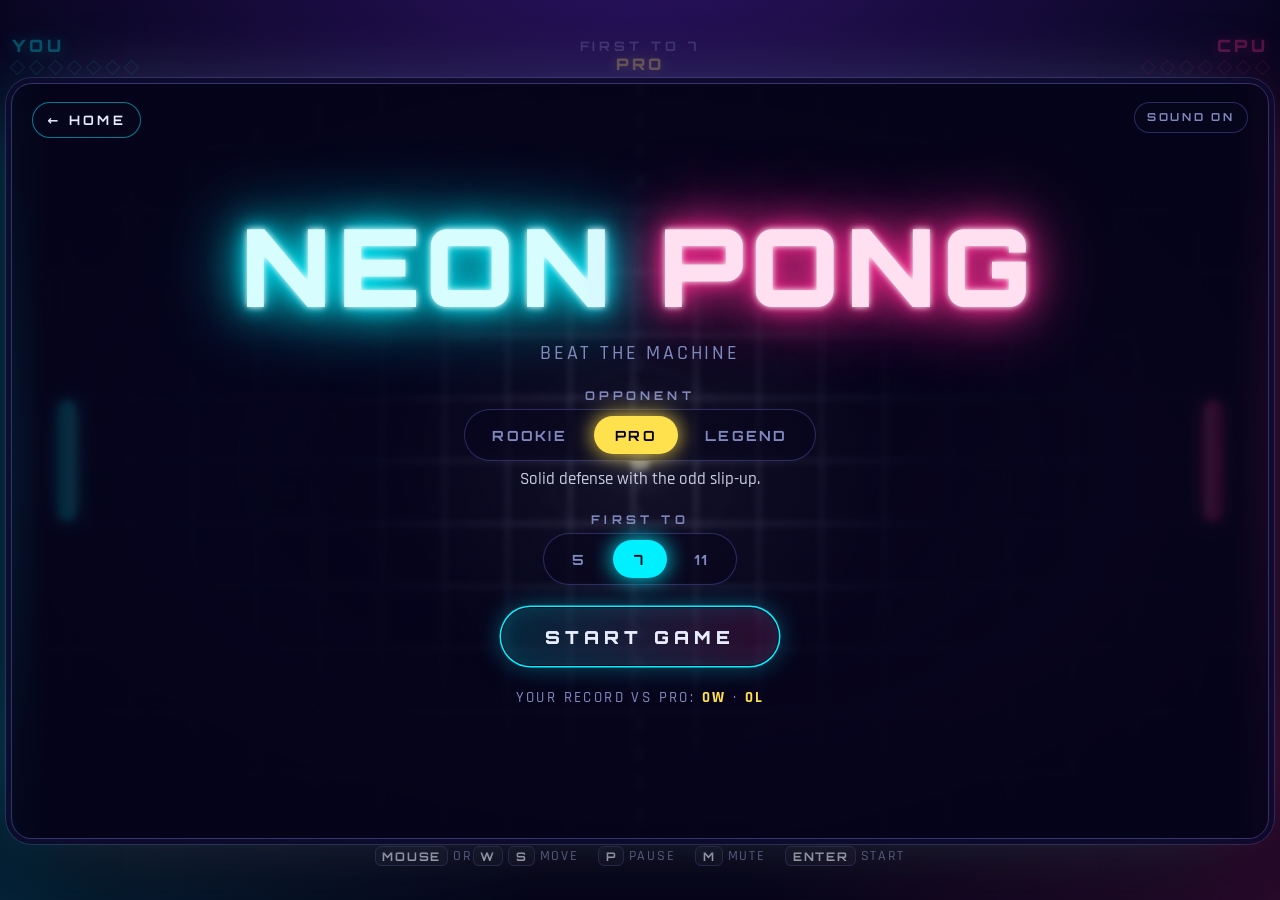
==== pong.html @ ddcf4035 "pong +spage" ====
<!doctype html>
<html lang="en">
<head>
<meta charset="utf-8">
<meta name="viewport" content="width=device-width,initial-scale=1,viewport-fit=cover">
<title>Neon Pong</title>
<link rel="preconnect" href="https://fonts.googleapis.com">
<link rel="preconnect" href="https://fonts.gstatic.com" crossorigin>
<link href="https://fonts.googleapis.com/css2?family=Orbitron:wght@500;700;900&family=Rajdhani:wght@500;600;700&display=swap" rel="stylesheet">
<style>
:root{
  --bg:#07061a; --cyan:#00f0ff; --pink:#ff2e93; --yellow:#ffe14d; --green:#5dff9e;
  --ink:#e8ecff; --dim:#8089bd; --line:rgba(130,140,255,.28);
  --display:'Orbitron','Segoe UI',system-ui,sans-serif;
  --body:'Rajdhani','Segoe UI',system-ui,sans-serif;
}
*{box-sizing:border-box;margin:0;padding:0}
html,body{height:100%}
body{
  background:
    radial-gradient(ellipse 80% 55% at 50% -5%, #2a1260 0%, transparent 70%),
    radial-gradient(ellipse 60% 40% at 100% 100%, rgba(255,46,147,.14), transparent 70%),
    radial-gradient(ellipse 60% 40% at 0% 100%, rgba(0,240,255,.12), transparent 70%),
    #05041a;
  color:var(--ink); font-family:var(--body); font-weight:500;
  display:flex; align-items:center; justify-content:center;
  overflow:hidden; user-select:none; -webkit-user-select:none;
}

/* ---------- cabinet ---------- */
.cabinet{
  --w:min(calc(100vw - 24px), calc((100vh - 130px) * 5 / 3));
  width:var(--w); display:flex; flex-direction:column; gap:10px;
}
.hud{display:grid; grid-template-columns:1fr auto 1fr; align-items:end; gap:12px; transition:opacity .4s}
.hud.dim{opacity:.3}
.side{display:flex; flex-direction:column; gap:6px}
.side.right{align-items:flex-end}
.who{font-family:var(--display); font-weight:900; letter-spacing:.2em; font-size:clamp(11px,1.6vw,17px)}
.left .who{color:var(--cyan); text-shadow:0 0 14px rgba(0,240,255,.7)}
.right .who{color:var(--pink); text-shadow:0 0 14px rgba(255,46,147,.7)}
.pips{display:flex; gap:8px; min-height:12px}
.right .pips{flex-direction:row-reverse}
.pip{width:11px; height:11px; transform:rotate(45deg); border:1.5px solid currentColor; opacity:.35; transition:all .3s}
.left .pip{color:var(--cyan)} .right .pip{color:var(--pink)}
.pip.on{opacity:1; background:currentColor; box-shadow:0 0 12px currentColor; transform:rotate(45deg) scale(1.2)}
.mid{text-align:center}
.mid .tag{font-family:var(--display); font-weight:700; letter-spacing:.3em; font-size:clamp(9px,1.2vw,13px); color:var(--dim)}
.mid .sub{font-family:var(--display); font-weight:900; letter-spacing:.18em; font-size:clamp(11px,1.5vw,16px); color:var(--yellow); text-shadow:0 0 12px rgba(255,225,77,.55)}

.stage{
  position:relative; width:100%; aspect-ratio:5/3; container-type:inline-size;
  border-radius:20px; overflow:hidden; background:#05041a;
  box-shadow:
    0 0 0 1px rgba(140,150,255,.3),
    0 0 0 6px rgba(10,8,40,.9),
    0 0 0 7px rgba(140,150,255,.18),
    -30px 0 80px -20px rgba(0,240,255,.28),
    30px 0 80px -20px rgba(255,46,147,.28),
    0 40px 80px -30px rgba(0,0,0,.9);
}
canvas{width:100%; height:100%; display:block; touch-action:none}
.stage.playing canvas{cursor:none}
.crt{
  position:absolute; inset:0; pointer-events:none; z-index:2;
  background:
    repeating-linear-gradient(to bottom, rgba(0,0,0,.16) 0 1px, transparent 1px 3px),
    radial-gradient(ellipse at center, transparent 55%, rgba(0,0,0,.55) 100%);
  mix-blend-mode:multiply;
}

/* ---------- overlays ---------- */
.overlay{
  position:absolute; inset:0; z-index:3; overflow:auto;
  display:flex; flex-direction:column; align-items:center; justify-content:center;
  gap:clamp(8px,2cqw,22px); padding:2cqw;
  background:radial-gradient(ellipse at center, rgba(5,4,26,.5) 0%, rgba(5,4,26,.9) 85%);
  backdrop-filter:blur(3px); -webkit-backdrop-filter:blur(3px);
  opacity:0; pointer-events:none; transition:opacity .35s;
  text-align:center;
}
.overlay.show{opacity:1; pointer-events:auto}

.logo{font-family:var(--display); font-weight:900; font-size:clamp(30px,10.5cqw,108px); line-height:.95; letter-spacing:.06em; animation:glitch 6s infinite}
.logo span{display:inline-block}
.logo .n{color:#d8fdff; text-shadow:0 0 6px #fff,0 0 18px var(--cyan),0 0 42px var(--cyan),0 0 80px var(--cyan)}
.logo .p{color:#ffe0f0; text-shadow:0 0 6px #fff,0 0 18px var(--pink),0 0 42px var(--pink),0 0 80px var(--pink)}
.logo .flick{animation:flicker 4.5s infinite}
.logo .flick2{animation:flicker 5.7s infinite 1.3s}
@keyframes flicker{
  0%,18%,22%,62%,64%,100%{opacity:1}
  20%,63%{opacity:.25}
  21%{opacity:.8}
}
@keyframes glitch{
  0%,92%,100%{transform:none; filter:none}
  93%{transform:translate(-3px,0) skewX(-6deg); filter:drop-shadow(3px 0 0 rgba(255,46,147,.8)) drop-shadow(-3px 0 0 rgba(0,240,255,.8))}
  95%{transform:translate(3px,0) skewX(5deg); filter:drop-shadow(-3px 0 0 rgba(255,46,147,.8)) drop-shadow(3px 0 0 rgba(0,240,255,.8))}
  97%{transform:none; filter:none}
}
.tagline{font-size:clamp(12px,1.9cqw,20px); color:var(--dim); letter-spacing:.14em; text-transform:uppercase}

.row{display:flex; flex-direction:column; align-items:center; gap:.5cqw}
.lbl{font-family:var(--display); font-weight:700; font-size:clamp(8px,1.1cqw,12px); letter-spacing:.35em; color:var(--dim)}
.seg{display:flex; gap:.5cqw; padding:.5cqw; border:1px solid var(--line); border-radius:999px; background:rgba(8,7,30,.65)}
.seg button{
  font-family:var(--display); font-weight:700; font-size:clamp(9px,1.35cqw,14px); letter-spacing:.16em;
  padding:.75em 1.5em; border-radius:999px; border:0; background:transparent; color:var(--dim); cursor:pointer;
  transition:color .2s, background .2s, box-shadow .2s, transform .15s;
}
.seg button:hover{color:var(--ink)}
.seg button:active{transform:scale(.96)}
.seg button.on{color:#06051a; background:var(--c); box-shadow:0 0 22px var(--c)}
.desc{font-size:clamp(11px,1.6cqw,17px); color:var(--ink); opacity:.85; min-height:1.3em}

.btn{
  font-family:var(--display); font-weight:900; font-size:clamp(11px,1.8cqw,18px); letter-spacing:.28em;
  padding:.95em 2.4em; border-radius:999px; cursor:pointer; color:var(--ink);
  background:linear-gradient(90deg, rgba(0,240,255,.14), rgba(255,46,147,.14));
  border:1.5px solid transparent;
  background-clip:padding-box; position:relative;
  box-shadow:0 0 0 1.5px var(--cyan), 0 0 26px rgba(0,240,255,.35), inset 0 0 22px rgba(0,240,255,.12);
  transition:transform .15s, box-shadow .2s, background .2s;
}
.btn:hover{transform:translateY(-2px) scale(1.03); background:linear-gradient(90deg, rgba(0,240,255,.35), rgba(255,46,147,.35)); box-shadow:0 0 0 1.5px #fff, 0 0 40px rgba(0,240,255,.6), 0 0 60px rgba(255,46,147,.35)}
.btn:active{transform:scale(.97)}
.btn.pulse{animation:pulse 1.6s ease-in-out infinite}
.btn.ghost{background:transparent; box-shadow:0 0 0 1.5px var(--line); color:var(--dim)}
.btn.ghost:hover{color:var(--ink); box-shadow:0 0 0 1.5px var(--ink)}
@keyframes pulse{50%{box-shadow:0 0 0 1.5px var(--cyan), 0 0 50px rgba(0,240,255,.7), 0 0 90px rgba(255,46,147,.35), inset 0 0 22px rgba(0,240,255,.2)}}
.btns{display:flex; gap:1.6cqw; flex-wrap:wrap; justify-content:center}
.record{font-size:clamp(11px,1.5cqw,15px); color:var(--dim); letter-spacing:.16em; text-transform:uppercase}
.record b{color:var(--yellow); font-weight:700}

.big{font-family:var(--display); font-weight:900; font-size:clamp(26px,8.5cqw,92px); letter-spacing:.14em; line-height:1}
.big.win{color:#e0fdff; text-shadow:0 0 8px #fff,0 0 28px var(--cyan),0 0 70px var(--cyan)}
.big.lose{color:#ffe0f0; text-shadow:0 0 8px #fff,0 0 28px var(--pink),0 0 70px var(--pink)}
.big.paused{font-size:clamp(24px,7cqw,76px); color:#fff6c9; text-shadow:0 0 8px #fff,0 0 28px var(--yellow),0 0 60px var(--yellow)}
.final{font-family:var(--display); font-weight:900; font-size:clamp(20px,5cqw,52px); letter-spacing:.12em}
.final .a{color:var(--cyan)} .final .b{color:var(--pink)} .final .d{color:var(--dim); margin:0 .4em}
.quip{font-size:clamp(12px,1.9cqw,20px); color:var(--dim); letter-spacing:.12em; text-transform:uppercase}
.stats{display:flex; gap:3cqw; flex-wrap:wrap; justify-content:center}
.stat{display:flex; flex-direction:column; gap:.3em; padding:1cqw 2.2cqw; border:1px solid var(--line); border-radius:12px; background:rgba(8,7,30,.6)}
.stat b{font-family:var(--display); font-weight:700; font-size:clamp(14px,2.8cqw,30px); color:var(--yellow)}
.stat i{font-style:normal; font-family:var(--display); font-size:clamp(7px,1cqw,11px); letter-spacing:.3em; color:var(--dim)}

.chip{
  position:absolute; top:1.4cqw; right:1.6cqw; z-index:4;
  font-family:var(--display); font-weight:700; font-size:clamp(8px,1.05cqw,11px); letter-spacing:.25em;
  padding:.7em 1.1em; border-radius:999px; border:1px solid var(--line); color:var(--dim);
  background:rgba(8,7,30,.6); cursor:pointer; transition:color .2s, border-color .2s;
}
.chip:hover{color:var(--ink); border-color:var(--ink)}
.chip.off{color:var(--pink); border-color:rgba(255,46,147,.5)}
.chip.back{right:auto; left:1.6cqw; text-decoration:none; font-size:clamp(9px,1.3cqw,13px); color:var(--ink); border-color:rgba(0,240,255,.5)}

.hints{display:flex; justify-content:center; gap:20px; flex-wrap:wrap; font-size:clamp(11px,1.3vw,14px); color:var(--dim); letter-spacing:.12em; text-transform:uppercase}
.hints kbd{font-family:var(--display); font-size:.85em; font-weight:700; padding:.15em .55em; border:1px solid var(--line); border-radius:6px; color:var(--ink); margin-right:.4em; background:rgba(255,255,255,.04)}

@container (max-width:620px){
  .tagline,.record,.hide-sm{display:none}
  .overlay{gap:8px}
}
@media (prefers-reduced-motion:reduce){
  .logo,.logo .flick,.logo .flick2,.btn.pulse{animation:none}
}
:focus-visible{outline:2px solid var(--yellow); outline-offset:3px}
</style>
</head>
<body>
<div class="cabinet">
  <div class="hud dim" id="hud">
    <div class="side left"><div class="who">YOU</div><div class="pips" id="pipsL"></div></div>
    <div class="mid"><div class="tag" id="hudTag">FIRST TO 7</div><div class="sub" id="hudSub">PRO</div></div>
    <div class="side right"><div class="who" id="whoR">CPU</div><div class="pips" id="pipsR"></div></div>
  </div>

  <div class="stage" id="stage">
    <canvas id="c" aria-label="Pong game field"></canvas>
    <div class="crt"></div>
    <a class="chip back" href="index.html">&larr; HOME</a>
    <button class="chip" id="muteBtn" type="button">SOUND ON</button>

    <!-- MENU -->
    <div class="overlay show" id="menu">
      <h1 class="logo" aria-label="Neon Pong"><span class="n flick">NEON</span> <span class="p flick2">PONG</span></h1>
      <p class="tagline">Beat the machine</p>

      <div class="row">
        <div class="lbl">OPPONENT</div>
        <div class="seg" id="segDiff">
          <button type="button" data-v="rookie" style="--c:var(--green)">ROOKIE</button>
          <button type="button" data-v="pro" style="--c:var(--yellow)">PRO</button>
          <button type="button" data-v="legend" style="--c:var(--pink)">LEGEND</button>
        </div>
        <div class="desc" id="diffDesc"></div>
      </div>

      <div class="row">
        <div class="lbl">FIRST TO</div>
        <div class="seg" id="segTarget">
          <button type="button" data-v="5" style="--c:var(--cyan)">5</button>
          <button type="button" data-v="7" style="--c:var(--cyan)">7</button>
          <button type="button" data-v="11" style="--c:var(--cyan)">11</button>
        </div>
      </div>

      <button class="btn pulse" id="startBtn" type="button">START GAME</button>
      <div class="record" id="record"></div>
    </div>

    <!-- PAUSE -->
    <div class="overlay" id="pause">
      <div class="big paused">PAUSED</div>
      <div class="btns">
        <button class="btn" id="resumeBtn" type="button">RESUME</button>
        <button class="btn ghost" id="quitBtn" type="button">QUIT</button>
      </div>
    </div>

    <!-- GAME OVER -->
    <div class="overlay" id="over">
      <div class="big" id="overTitle">VICTORY</div>
      <div class="final" id="overScore"></div>
      <div class="quip" id="overQuip"></div>
      <div class="stats hide-sm">
        <div class="stat"><b id="stRally">0</b><i>LONGEST RALLY</i></div>
        <div class="stat"><b id="stSpeed">0</b><i>TOP SPEED KM/H</i></div>
        <div class="stat"><b id="stTime">0:00</b><i>MATCH TIME</i></div>
      </div>
      <div class="btns">
        <button class="btn pulse" id="rematchBtn" type="button">REMATCH</button>
        <button class="btn ghost" id="menuBtn" type="button">MENU</button>
      </div>
    </div>
  </div>

  <div class="hints">
    <span><kbd>MOUSE</kbd>or<kbd>W</kbd><kbd>S</kbd>move</span>
    <span><kbd>P</kbd>pause</span>
    <span><kbd>M</kbd>mute</span>
    <span><kbd>ENTER</kbd>start</span>
  </div>
</div>

<script>
(() => {
'use strict';

/* ================= constants ================= */
const W = 1000, H = 600, TAU = Math.PI * 2;
const PW = 14, PH = 96, BR = 9;
const START_SPEED = 430, MAX_SPEED = 980, MAX_ANGLE = 62 * Math.PI / 180;
const STEP = 1 / 120;
const GRID = 50;
const FONT = "'Orbitron','Segoe UI',system-ui,sans-serif";
const COL = { cyan: '0,240,255', pink: '255,46,147', yellow: '255,225,77', white: '255,255,255', green: '93,255,158' };
const DIFFS = {
  rookie: { name: 'Rookie', speed: 300, react: .24, err: 1.0,  desc: 'Slow reflexes. Perfect for warming up.' },
  pro:    { name: 'Pro',    speed: 470, react: .11, err: .55,  desc: 'Solid defense with the odd slip-up.' },
  legend: { name: 'Legend', speed: 680, react: .035, err: .16, desc: 'Lightning reflexes. Rarely misses.' },
};
const reduced = matchMedia('(prefers-reduced-motion: reduce)').matches;

const clamp = (v, a, b) => v < a ? a : v > b ? b : v;
const rgba = (c, a) => `rgba(${c},${a})`;
const rand = (a, b) => a + Math.random() * (b - a);

/* ================= DOM ================= */
const $ = id => document.getElementById(id);
const cvs = $('c'), ctx = cvs.getContext('2d');
const stage = $('stage');

/* ================= storage ================= */
const store = {
  get() { try { return JSON.parse(localStorage.getItem('neonpong') || '{}'); } catch { return {}; } },
  set(o) { try { localStorage.setItem('neonpong', JSON.stringify(o)); } catch {} },
};
const saved = store.get();

/* ================= state ================= */
const S = {
  scene: 'menu',          // menu | game | paused | over
  phase: 'serve',         // serve | rally
  diff: DIFFS[saved.diff] ? saved.diff : 'pro',
  target: [5, 7, 11].includes(saved.target) ? saved.target : 7,
  score: [0, 0], pop: [0, 0],
  rally: 0, longest: 0, top: START_SPEED, matchTime: 0,
  timer: 1, timerTotal: 1, lastN: 0, serveDir: 1,
  shake: 0, flash: null, time: 0,
  winner: -1, overDelay: 0,
};
const P = [
  { x: 44,     y: H / 2, vy: 0, flash: 0, col: COL.cyan, ai: { timer: 0, target: H / 2, err: 0 } },
  { x: W - 44, y: H / 2, vy: 0, flash: 0, col: COL.pink, ai: { timer: 0, target: H / 2, err: 0 } },
];
const ball = { x: W / 2, y: H / 2, vx: 0, vy: 0, speed: START_SPEED, last: -1, trail: [], appear: 0 };
const parts = [], rings = [], floats = [];
const input = { ty: H / 2 };
const keys = { up: false, down: false };

/* ================= audio ================= */
let ac = null, muted = !!saved.muted, unlocked = false;
function tone(freq, dur, type = 'square', vol = .06, slide = 0, delay = 0) {
  if (muted || !unlocked || S.scene === 'menu') return;
  try {
    ac = ac || new (window.AudioContext || window.webkitAudioContext)();
    if (ac.state === 'suspended') ac.resume();
    const t = ac.currentTime + delay, o = ac.createOscillator(), g = ac.createGain();
    o.type = type;
    o.frequency.setValueAtTime(freq, t);
    if (slide) o.frequency.exponentialRampToValueAtTime(Math.max(30, freq * slide), t + dur);
    g.gain.setValueAtTime(vol, t);
    g.gain.exponentialRampToValueAtTime(.0001, t + dur);
    o.connect(g); g.connect(ac.destination);
    o.start(t); o.stop(t + dur + .02);
  } catch {}
}
const seq = (freqs, dur, type, vol, gap, slide = 0) => freqs.forEach((f, i) => tone(f, dur, type, vol, slide, i * gap));
const sfx = {
  paddle(r) { const k = Math.min(r, 24); tone(320 + k * 22, .08, 'square', .06); tone(640 + k * 44, .05, 'triangle', .04, 0, .012); },
  wall()    { tone(170, .07, 'triangle', .07, .7); },
  tick()    { tone(520, .09, 'sine', .09); },
  go()      { tone(880, .28, 'sine', .1, 1.6); },
  point()   { seq([523, 659, 784], .14, 'square', .05, .07); },
  lose()    { seq([330, 262, 196], .2, 'sawtooth', .05, .1, .9); },
  win()     { seq([523, 659, 784, 1046, 1318], .22, 'square', .05, .09); },
  defeat()  { seq([392, 330, 262, 196, 147], .3, 'sawtooth', .05, .14, .95); },
};

/* ================= effects ================= */
function burst(x, y, col, n, spd, dir = null, spread = TAU) {
  for (let k = 0; k < n; k++) {
    const a = dir === null ? Math.random() * TAU : dir + (Math.random() - .5) * spread;
    const s = spd * (.25 + Math.random() * .75);
    if (parts.length > 700) parts.shift();
    parts.push({ x, y, vx: Math.cos(a) * s, vy: Math.sin(a) * s, life: 0, max: rand(.35, .95), size: rand(1.5, 4), col });
  }
}
const ring = (x, y, col, max = 70) => rings.push({ x, y, col, r: 4, max, life: 0 });
const floatText = (text, x, y, col, size = 26) => floats.push({ text, x, y, col, size, life: 0, max: 1.1 });

function updateFx(dt) {
  S.shake *= Math.exp(-9 * dt);
  for (let i = parts.length - 1; i >= 0; i--) {
    const p = parts[i];
    p.life += dt;
    if (p.life >= p.max) { parts.splice(i, 1); continue; }
    const d = Math.exp(-2.5 * dt);
    p.vx *= d; p.vy *= d;
    p.x += p.vx * dt; p.y += p.vy * dt;
  }
  for (let i = rings.length - 1; i >= 0; i--) {
    const r = rings[i];
    r.life += dt; r.r += (r.max - r.r) * 6 * dt;
    if (r.life > .45) rings.splice(i, 1);
  }
  for (let i = floats.length - 1; i >= 0; i--) {
    const f = floats[i];
    f.life += dt; f.y -= 40 * dt;
    if (f.life > f.max) floats.splice(i, 1);
  }
  P.forEach(p => p.flash = Math.max(0, p.flash - 4 * dt));
  S.pop[0] = Math.max(0, S.pop[0] - 2.2 * dt);
  S.pop[1] = Math.max(0, S.pop[1] - 2.2 * dt);
  if (S.flash) { S.flash.a -= 2.2 * dt; if (S.flash.a <= 0) S.flash = null; }
}

/* ================= game logic ================= */
function serve(total) {
  S.phase = 'serve';
  S.timer = S.timerTotal = total;
  S.lastN = 0;
  S.rally = 0;
  ball.x = W / 2; ball.y = H / 2; ball.vx = ball.vy = 0;
  ball.speed = START_SPEED; ball.last = -1; ball.trail.length = 0; ball.appear = 0;
}

function launch() {
  const a = rand(-.35, .35);
  ball.vx = Math.cos(a) * START_SPEED * S.serveDir;
  ball.vy = Math.sin(a) * START_SPEED;
  S.phase = 'rally';
  if (S.scene === 'game' && S.timerTotal >= 3) { sfx.go(); floatText('GO!', W / 2, H / 2 - 40, COL.yellow, 56); }
}

function startGame() {
  S.scene = 'game';
  S.score = [0, 0]; S.pop = [0, 0];
  S.longest = 0; S.top = START_SPEED; S.matchTime = 0; S.winner = -1;
  S.serveDir = Math.random() < .5 ? -1 : 1;
  P.forEach(p => { p.y = H / 2; p.vy = 0; p.ai.target = H / 2; p.ai.err = 0; });
  input.ty = H / 2;
  parts.length = rings.length = floats.length = 0;
  serve(3);
  syncUI();
}

function toMenu() {
  S.scene = 'menu'; S.score = [0, 0];
  parts.length = rings.length = floats.length = 0;
  S.serveDir = 1;
  serve(1);
  syncUI();
}

function togglePause() {
  if (S.scene === 'game') { S.scene = 'paused'; keys.up = keys.down = false; syncUI(); }
  else if (S.scene === 'paused') { S.scene = 'game'; syncUI(); }
}

function predictY(x) {
  const t = (x - ball.x) / ball.vx;
  const range = H - 2 * BR;
  let y = ball.y + ball.vy * t - BR;
  y = ((y % (2 * range)) + 2 * range) % (2 * range);
  if (y > range) y = 2 * range - y;
  return y + BR;
}

function control(i, dt) {
  const p = P[i], oy = p.y;
  if (S.scene === 'game' && i === 0) {
    if (keys.up || keys.down) input.ty += (keys.down - keys.up) * 820 * dt;
    input.ty = clamp(input.ty, PH / 2, H - PH / 2);
    const d = (input.ty - p.y) * Math.min(1, 25 * dt), m = 1600 * dt;
    p.y += clamp(d, -m, m);
  } else if (S.scene === 'menu' || (S.scene === 'game' && i === 1)) {
    const d = S.scene === 'menu' ? DIFFS.pro : DIFFS[S.diff], st = p.ai;
    const toward = S.phase === 'rally' && (i === 1 ? ball.vx > 0 : ball.vx < 0);
    st.timer -= dt;
    if (st.timer <= 0) {
      st.timer = d.react;
      st.target = toward ? predictY(p.x) + st.err : H / 2 + (ball.y - H / 2) * .25;
    }
    const diff = st.target - p.y, m = d.speed * dt;
    if (Math.abs(diff) > 3) p.y += clamp(diff, -m, m);
  }
  p.y = clamp(p.y, PH / 2, H - PH / 2);
  p.vy += ((p.y - oy) / dt - p.vy) * .3;
}

function hit(i) {
  const p = P[i], dirX = i === 0 ? 1 : -1;
  const rel = clamp((ball.y - p.y) / (PH / 2 + BR), -1, 1);
  S.rally++;
  S.longest = Math.max(S.longest, S.rally);
  ball.speed = Math.min(MAX_SPEED, ball.speed * 1.045 + 4);
  S.top = Math.max(S.top, ball.speed);
  const vx = dirX * Math.cos(rel * MAX_ANGLE);
  const vy = Math.sin(rel * MAX_ANGLE) + clamp(p.vy / ball.speed, -.5, .5) * .35;
  const m = Math.hypot(vx, vy);
  ball.vx = vx / m * ball.speed; ball.vy = vy / m * ball.speed;
  ball.x = i === 0 ? p.x + PW / 2 + BR : p.x - PW / 2 - BR;
  ball.last = i;
  p.flash = 1;
  P[1 - i].ai.err = rand(-1, 1) * DIFFS[S.scene === 'menu' ? 'pro' : S.diff].err * PH * .6;

  const heat = ball.speed / MAX_SPEED;
  S.shake = Math.max(S.shake, 3 + heat * 7);
  burst(ball.x, ball.y, p.col, 14 + Math.round(heat * 16), 300 + heat * 300, dirX > 0 ? 0 : Math.PI, 1.5);
  ring(ball.x, ball.y, p.col, 48 + heat * 36);
  sfx.paddle(S.rally);
  if (S.scene === 'game' && S.rally % 5 === 0) {
    floatText(`RALLY x${S.rally}`, W / 2, 110, COL.yellow, 28);
    seq([660, 880], .12, 'triangle', .06, .07);
  }
}

function goal(scorer) {
  const loser = 1 - scorer, gx = loser === 0 ? 0 : W;
  burst(gx, clamp(ball.y, 20, H - 20), P[loser].col, 80, 560, loser === 0 ? 0 : Math.PI, 2.2);
  burst(gx, clamp(ball.y, 20, H - 20), P[scorer].col, 30, 360, loser === 0 ? 0 : Math.PI, 2.6);
  ring(gx, ball.y, P[scorer].col, 140);
  S.shake = 20;
  S.flash = { side: loser, col: P[scorer].col, a: 1 };
  S.serveDir = loser === 0 ? -1 : 1;
  S.rally = 0;

  if (S.scene !== 'game') { serve(1.1); return; }

  S.score[scorer]++; S.pop[scorer] = 1;
  syncHud();
  scorer === 0 ? sfx.point() : sfx.lose();
  if (S.score[scorer] >= S.target) { finish(scorer); return; }
  serve(1.5);
}

function finish(winner) {
  S.scene = 'over'; S.winner = winner; S.overDelay = 1.1;
  S.phase = 'serve'; ball.appear = 0;
  const rec = saved.rec || (saved.rec = {});
  const r = rec[S.diff] || (rec[S.diff] = { w: 0, l: 0 });
  winner === 0 ? r.w++ : r.l++;
  store.set(saved);

  const you = winner === 0, close = Math.abs(S.score[0] - S.score[1]) === 1;
  $('overTitle').textContent = you ? 'VICTORY' : 'DEFEATED';
  $('overTitle').className = 'big ' + (you ? 'win' : 'lose');
  $('overScore').innerHTML = `<span class="a">${S.score[0]}</span><span class="d">—</span><span class="b">${S.score[1]}</span>`;
  const quips = you
    ? ['The machine bows to you.', 'Flawless reflexes.', 'Circuits fried.', 'Human spirit: 1, silicon: 0.']
    : ['The machine remembers.', 'Rematch? Your pride demands it.', 'Beep boop. Better luck next time.', 'Silicon wins this round.'];
  $('overQuip').textContent = close ? 'A heartbreaker — so close.' : quips[Math.floor(Math.random() * quips.length)];
  $('stRally').textContent = S.longest;
  $('stSpeed').textContent = Math.round(S.top / 10);
  const t = Math.round(S.matchTime);
  $('stTime').textContent = `${Math.floor(t / 60)}:${String(t % 60).padStart(2, '0')}`;
  you ? sfx.win() : sfx.defeat();
  syncUI();
}

function update(dt) {
  S.time += dt;
  updateFx(dt);

  if (S.scene === 'over') {
    if (S.overDelay > 0) { S.overDelay -= dt; if (S.overDelay <= 0) syncUI(); }
    if (S.winner === 0 && Math.random() < dt * 10) {
      const c = [COL.cyan, COL.pink, COL.yellow, COL.green][Math.floor(Math.random() * 4)];
      burst(rand(80, W - 80), -10, c, 6, 260, Math.PI / 2, 1.8);
    }
    return;
  }

  control(0, dt); control(1, dt);
  if (S.scene === 'game') S.matchTime += dt;

  if (S.phase === 'serve') {
    S.timer -= dt;
    ball.appear = Math.min(1, ball.appear + dt * 2.5);
    if (S.scene === 'game' && S.timerTotal >= 3) {
      const n = Math.ceil(S.timer);
      if (n !== S.lastN && n > 0) { S.lastN = n; sfx.tick(); }
    }
    if (S.timer <= 0) launch();
    return;
  }

  // rally
  ball.trail.push({ x: ball.x, y: ball.y });
  if (ball.trail.length > 34) ball.trail.shift();
  ball.x += ball.vx * dt; ball.y += ball.vy * dt;

  if (ball.y < BR) { ball.y = BR; ball.vy = Math.abs(ball.vy); wallFx(0); }
  else if (ball.y > H - BR) { ball.y = H - BR; ball.vy = -Math.abs(ball.vy); wallFx(H); }

  for (let i = 0; i < 2; i++) {
    const p = P[i];
    if ((i === 0 ? ball.vx < 0 : ball.vx > 0)) {
      const inFront = i === 0
        ? ball.x - BR <= p.x + PW / 2 && ball.x >= p.x - PW / 2
        : ball.x + BR >= p.x - PW / 2 && ball.x <= p.x + PW / 2;
      if (inFront && Math.abs(ball.y - p.y) <= PH / 2 + BR * .7) { hit(i); break; }
    }
  }

  if (ball.x < -BR * 2) goal(1);
  else if (ball.x > W + BR * 2) goal(0);
}

function wallFx(y) {
  S.shake = Math.max(S.shake, 2);
  const c = ball.last < 0 ? COL.white : P[ball.last].col;
  burst(ball.x, y, c, 8, 200, y === 0 ? Math.PI / 2 : -Math.PI / 2, 1.6);
  sfx.wall();
}

/* ================= rendering ================= */
let bgGrad = null;
function resize() {
  const r = cvs.getBoundingClientRect(), dpr = Math.min(window.devicePixelRatio || 1, 2);
  cvs.width = Math.max(1, Math.round(r.width * dpr));
  cvs.height = Math.max(1, Math.round(r.height * dpr));
}
new ResizeObserver(resize).observe(cvs);

function gridPath(off) {
  ctx.beginPath();
  for (let x = -off; x <= W + GRID; x += GRID) { ctx.moveTo(x, 0); ctx.lineTo(x, H); }
  for (let y = 0; y <= H; y += GRID) { ctx.moveTo(0, y); ctx.lineTo(W, y); }
}

function ballColor() { return ball.last < 0 ? COL.white : P[ball.last].col; }

function drawBackground() {
  if (!bgGrad) {
    bgGrad = ctx.createLinearGradient(0, 0, W, H);
    bgGrad.addColorStop(0, '#0c0830'); bgGrad.addColorStop(.5, '#08061f'); bgGrad.addColorStop(1, '#14082e');
  }
  ctx.fillStyle = bgGrad; ctx.fillRect(-20, -20, W + 40, H + 40);

  const off = (S.time * 12) % GRID;
  ctx.lineWidth = 1;
  gridPath(off);
  ctx.strokeStyle = 'rgba(110,120,255,.10)'; ctx.stroke();

  // the ball lights up the grid around it
  if (ball.appear > 0) {
    const c = ballColor(), g = ctx.createRadialGradient(ball.x, ball.y, 0, ball.x, ball.y, 240);
    g.addColorStop(0, rgba(c, .75)); g.addColorStop(1, rgba(c, 0));
    ctx.save();
    ctx.globalCompositeOperation = 'lighter';
    gridPath(off); ctx.strokeStyle = g; ctx.lineWidth = 1.3; ctx.stroke();
    const f = ctx.createRadialGradient(ball.x, ball.y, 0, ball.x, ball.y, 200);
    f.addColorStop(0, rgba(c, .12 * ball.appear)); f.addColorStop(1, rgba(c, 0));
    ctx.fillStyle = f; ctx.fillRect(ball.x - 200, ball.y - 200, 400, 400);
    ctx.restore();
  }

  // center line + ring
  ctx.save();
  ctx.setLineDash([10, 14]); ctx.lineWidth = 3;
  ctx.strokeStyle = 'rgba(160,170,255,.22)';
  ctx.beginPath(); ctx.moveTo(W / 2, 0); ctx.lineTo(W / 2, H); ctx.stroke();
  ctx.setLineDash([]);
  ctx.lineWidth = 2;
  ctx.strokeStyle = `rgba(160,170,255,${.08 + Math.sin(S.time * 2) * .03})`;
  ctx.beginPath(); ctx.arc(W / 2, H / 2, 74, 0, TAU); ctx.stroke();
  ctx.restore();
}

function drawScores() {
  if (S.scene === 'menu') return;
  ctx.save();
  ctx.textAlign = 'center'; ctx.textBaseline = 'middle';
  for (let i = 0; i < 2; i++) {
    const pop = S.pop[i];
    ctx.save();
    ctx.translate(W / 2 + (i === 0 ? -175 : 175), H / 2 + 8);
    ctx.scale(1 + pop * .4, 1 + pop * .4);
    ctx.font = `900 200px ${FONT}`;
    ctx.fillStyle = rgba(P[i].col, .08 + pop * .25);
    ctx.fillText(S.score[i], 0, 0);
    ctx.lineWidth = 2; ctx.strokeStyle = rgba(P[i].col, .28 + pop * .5);
    ctx.strokeText(S.score[i], 0, 0);
    ctx.restore();
  }
  ctx.restore();
}

function drawEdges() {
  for (let i = 0; i < 2; i++) {
    const x = i === 0 ? 0 : W, dir = i === 0 ? 1 : -1;
    const fl = S.flash && S.flash.side === i ? S.flash.a : 0;
    const wdt = 26 + fl * 120;
    const g = ctx.createLinearGradient(x, 0, x + dir * wdt, 0);
    g.addColorStop(0, rgba(fl ? S.flash.col : P[i].col, .5 + fl * .45 + Math.sin(S.time * 3 + i) * .06));
    g.addColorStop(1, rgba(P[i].col, 0));
    ctx.fillStyle = g;
    ctx.fillRect(i === 0 ? 0 : W - wdt, 0, wdt, H);
  }
}

function drawRings() {
  ctx.save(); ctx.globalCompositeOperation = 'lighter';
  for (const r of rings) {
    ctx.strokeStyle = rgba(r.col, (1 - r.life / .45) * .8);
    ctx.lineWidth = 3 * (1 - r.life / .45) + .5;
    ctx.beginPath(); ctx.arc(r.x, r.y, r.r, 0, TAU); ctx.stroke();
  }
  ctx.restore();
}

function drawTrail() {
  const n = ball.trail.length;
  if (!n) return;
  const c = ballColor();
  ctx.save(); ctx.globalCompositeOperation = 'lighter';
  for (let k = 0; k < n; k++) {
    const t = (k + 1) / n, pt = ball.trail[k];
    ctx.fillStyle = rgba(c, t * t * .4);
    ctx.beginPath(); ctx.arc(pt.x, pt.y, BR * (.2 + .8 * t), 0, TAU); ctx.fill();
  }
  ctx.restore();
}

function drawParticles() {
  ctx.save(); ctx.globalCompositeOperation = 'lighter'; ctx.lineCap = 'round';
  for (const p of parts) {
    const a = 1 - p.life / p.max;
    ctx.strokeStyle = rgba(p.col, a);
    ctx.lineWidth = p.size * a + .4;
    ctx.beginPath(); ctx.moveTo(p.x, p.y); ctx.lineTo(p.x - p.vx * .025, p.y - p.vy * .025); ctx.stroke();
  }
  ctx.restore();
}

function drawPaddles() {
  P.forEach((p, i) => {
    const w = PW + p.flash * 6, h = PH + p.flash * 10;
    ctx.save();
    ctx.shadowColor = `rgb(${p.col})`; ctx.shadowBlur = 18 + p.flash * 34;
    ctx.fillStyle = `rgb(${p.col})`;
    ctx.beginPath(); ctx.roundRect(p.x - w / 2, p.y - h / 2, w, h, w / 2); ctx.fill();
    ctx.shadowBlur = 0;
    ctx.fillStyle = `rgba(255,255,255,${.35 + p.flash * .65})`;
    ctx.beginPath(); ctx.roundRect(p.x + (i === 0 ? w * .1 : -w * .35), p.y - h / 2 + 6, w * .25, h - 12, 2); ctx.fill();
    ctx.restore();
  });
}

function drawBall() {
  if (ball.appear <= 0) return;
  const e = 1 - Math.pow(1 - ball.appear, 3);
  const pulse = S.phase === 'serve' ? 1 + Math.sin(S.time * 12) * .12 : 1;
  const r = BR * e * pulse, c = ballColor();
  ctx.save();
  ctx.shadowColor = `rgb(${c})`; ctx.shadowBlur = 30;
  ctx.fillStyle = `rgb(${c})`;
  ctx.beginPath(); ctx.arc(ball.x, ball.y, r, 0, TAU); ctx.fill();
  ctx.shadowBlur = 0; ctx.fillStyle = '#fff';
  ctx.beginPath(); ctx.arc(ball.x, ball.y, r * .62, 0, TAU); ctx.fill();
  ctx.restore();
}

function drawFloats() {
  ctx.save(); ctx.textAlign = 'center'; ctx.textBaseline = 'middle';
  for (const f of floats) {
    const a = 1 - f.life / f.max, pop = 1 + Math.max(0, .25 - f.life) * 2;
    ctx.save();
    ctx.translate(f.x, f.y); ctx.scale(pop, pop);
    ctx.font = `900 ${f.size}px ${FONT}`;
    ctx.shadowColor = `rgb(${f.col})`; ctx.shadowBlur = 20;
    ctx.fillStyle = rgba(f.col, a);
    ctx.fillText(f.text, 0, 0);
    ctx.restore();
  }
  ctx.restore();
}

function drawOverlayBits() {
  if (S.scene === 'menu') return;
  ctx.save(); ctx.textAlign = 'center'; ctx.textBaseline = 'middle';

  // countdown
  if (S.scene === 'game' && S.phase === 'serve') {
    if (S.timerTotal >= 3) {
      const n = Math.ceil(S.timer), frac = S.timer - (n - 1);
      if (n > 0) {
        ctx.font = `900 ${150 * (.75 + frac * .35)}px ${FONT}`;
        ctx.shadowColor = `rgb(${COL.yellow})`; ctx.shadowBlur = 40;
        ctx.fillStyle = rgba(COL.yellow, .25 + frac * .75);
        ctx.fillText(n, W / 2, H / 2 - 120 + 0);
      }
    } else {
      ctx.font = `700 20px ${FONT}`;
      ctx.fillStyle = rgba(COL.white, .45 + Math.sin(S.time * 10) * .2);
      ctx.fillText('GET READY', W / 2, H / 2 - 56);
    }
  }

  // rally counter
  if (S.rally >= 2) {
    const hot = clamp((S.rally - 2) / 18, 0, 1);
    ctx.font = `700 15px ${FONT}`;
    ctx.fillStyle = rgba(hot > .5 ? COL.yellow : COL.white, .55 + hot * .4);
    ctx.fillText(`RALLY ${S.rally}`, W / 2, 26);
  }

  // speed meter
  const frac = clamp((ball.speed - START_SPEED) / (MAX_SPEED - START_SPEED), 0, 1);
  const bx = W / 2 - 110, by = H - 18;
  ctx.fillStyle = 'rgba(255,255,255,.1)';
  ctx.beginPath(); ctx.roundRect(bx, by, 220, 5, 3); ctx.fill();
  if (frac > 0) {
    const g = ctx.createLinearGradient(bx, 0, bx + 220, 0);
    g.addColorStop(0, `rgb(${COL.cyan})`); g.addColorStop(.55, `rgb(${COL.pink})`); g.addColorStop(1, `rgb(${COL.yellow})`);
    ctx.shadowColor = `rgb(${COL.pink})`; ctx.shadowBlur = 12; ctx.fillStyle = g;
    ctx.beginPath(); ctx.roundRect(bx, by, 220 * frac, 5, 3); ctx.fill();
    ctx.shadowBlur = 0;
  }
  ctx.font = `700 10px ${FONT}`;
  ctx.fillStyle = 'rgba(180,188,235,.6)';
  ctx.fillText(`BALL SPEED  ${Math.round(ball.speed / 10)} KM/H`, W / 2, by - 12);

  // goal flash
  if (S.flash) {
    ctx.fillStyle = rgba(S.flash.col, S.flash.a * .1);
    ctx.fillRect(0, 0, W, H);
  }
  ctx.restore();
}

function draw() {
  const sc = cvs.width / W;
  ctx.setTransform(sc, 0, 0, sc, 0, 0);
  ctx.save();
  if (S.shake > .2) {
    const s = S.shake * (reduced ? .25 : 1);
    ctx.translate((Math.random() - .5) * s, (Math.random() - .5) * s);
  }
  drawBackground();
  drawScores();
  drawEdges();
  drawRings();
  drawTrail();
  drawParticles();
  drawPaddles();
  drawBall();
  drawFloats();
  ctx.restore();
  drawOverlayBits();
}

/* ================= UI ================= */
function syncHud() {
  const mk = (n, id) => {
    const el = $(id);
    if (el.children.length !== S.target) el.innerHTML = '<i class="pip"></i>'.repeat(S.target);
    [...el.children].forEach((c, k) => c.classList.toggle('on', k < n));
  };
  mk(S.score[0], 'pipsL'); mk(S.score[1], 'pipsR');
  $('hudTag').textContent = `FIRST TO ${S.target}`;
  $('hudSub').textContent = DIFFS[S.diff].name.toUpperCase();
  $('whoR').textContent = `CPU`;
}

function syncMenu() {
  document.querySelectorAll('#segDiff button').forEach(b => b.classList.toggle('on', b.dataset.v === S.diff));
  document.querySelectorAll('#segTarget button').forEach(b => b.classList.toggle('on', +b.dataset.v === S.target));
  $('diffDesc').textContent = DIFFS[S.diff].desc;
  const r = (saved.rec || {})[S.diff] || { w: 0, l: 0 };
  $('record').innerHTML = `Your record vs ${DIFFS[S.diff].name}: <b>${r.w}W</b> · <b>${r.l}L</b>`;
}

function syncUI() {
  $('menu').classList.toggle('show', S.scene === 'menu');
  $('pause').classList.toggle('show', S.scene === 'paused');
  $('over').classList.toggle('show', S.scene === 'over' && S.overDelay <= 0);
  stage.classList.toggle('playing', S.scene === 'game');
  $('hud').classList.toggle('dim', S.scene === 'menu');
  $('muteBtn').textContent = muted ? 'SOUND OFF' : 'SOUND ON';
  $('muteBtn').classList.toggle('off', muted);
  syncHud(); syncMenu();
}

function setPref(k, v) { S[k] = v; saved[k] = v; store.set(saved); syncUI(); }
function toggleMute() { muted = !muted; saved.muted = muted; store.set(saved); syncUI(); }
function primary() {
  if (S.scene === 'menu' || (S.scene === 'over' && S.overDelay <= 0)) startGame();
  else if (S.scene === 'paused') togglePause();
}

document.querySelectorAll('#segDiff button').forEach(b => b.addEventListener('click', () => { setPref('diff', b.dataset.v); b.blur(); }));
document.querySelectorAll('#segTarget button').forEach(b => b.addEventListener('click', () => { setPref('target', +b.dataset.v); b.blur(); }));
$('startBtn').addEventListener('click', e => { e.currentTarget.blur(); startGame(); });
$('resumeBtn').addEventListener('click', e => { e.currentTarget.blur(); togglePause(); });
$('quitBtn').addEventListener('click', e => { e.currentTarget.blur(); toMenu(); });
$('rematchBtn').addEventListener('click', e => { e.currentTarget.blur(); startGame(); });
$('menuBtn').addEventListener('click', e => { e.currentTarget.blur(); toMenu(); });
$('muteBtn').addEventListener('click', e => { e.currentTarget.blur(); toggleMute(); });

/* ================= input ================= */
const unlock = () => { unlocked = true; };
addEventListener('pointerdown', unlock);
addEventListener('pointermove', e => {
  const r = cvs.getBoundingClientRect();
  input.ty = clamp((e.clientY - r.top) / r.height * H, 0, H);
});
addEventListener('keydown', e => {
  unlock();
  const k = e.key;
  if (k === 'ArrowUp' || k === 'w' || k === 'W') { keys.up = true; e.preventDefault(); }
  else if (k === 'ArrowDown' || k === 's' || k === 'S') { keys.down = true; e.preventDefault(); }
  if (e.repeat) return;
  if (k === 'p' || k === 'P' || k === 'Escape') togglePause();
  else if (k === 'm' || k === 'M') toggleMute();
  else if ((k === 'Enter' || k === ' ') && e.target.tagName !== 'BUTTON') { e.preventDefault(); primary(); }
});
addEventListener('keyup', e => {
  const k = e.key;
  if (k === 'ArrowUp' || k === 'w' || k === 'W') keys.up = false;
  else if (k === 'ArrowDown' || k === 's' || k === 'S') keys.down = false;
});
addEventListener('blur', () => { keys.up = keys.down = false; if (S.scene === 'game') togglePause(); });
document.addEventListener('visibilitychange', () => { if (document.hidden && S.scene === 'game') togglePause(); });

/* ================= main loop ================= */
let last = performance.now(), acc = 0;
function frame(now) {
  const dt = Math.min(.05, (now - last) / 1000);
  last = now;
  if (S.scene !== 'paused') {
    acc += dt;
    while (acc >= STEP) { update(STEP); acc -= STEP; }
  }
  draw();
  requestAnimationFrame(frame);
}

toMenu();
resize();
requestAnimationFrame(t => { last = t; frame(t); });
})();
</script>
</body>
</html>
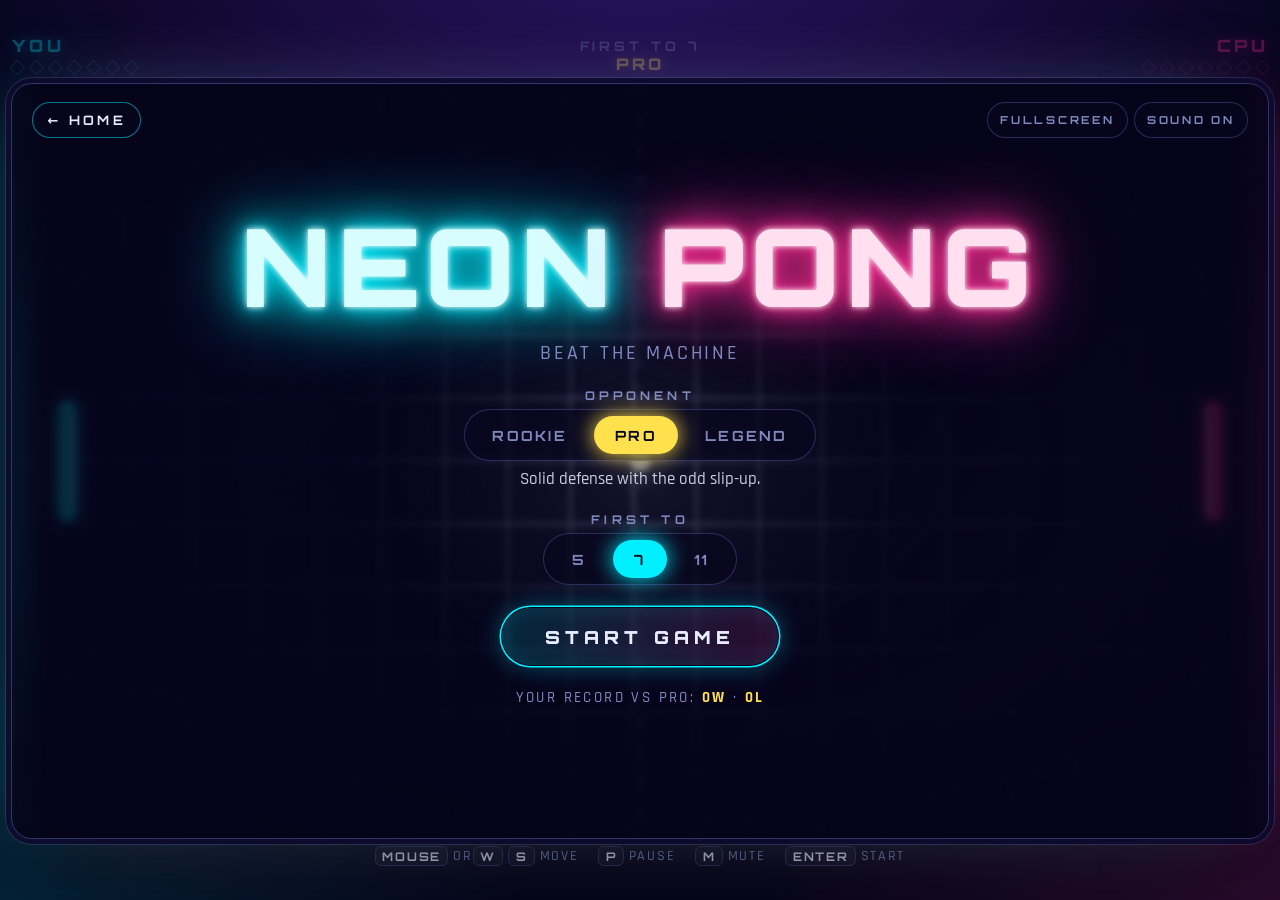
==== commit cee778fa: "mobile responsive" ====
--- a/pong.html
+++ b/pong.html
@@ -2,7 +2,15 @@
 <html lang="en">
 <head>
 <meta charset="utf-8">
-<meta name="viewport" content="width=device-width,initial-scale=1,viewport-fit=cover">
+<meta name="viewport" content="width=device-width,initial-scale=1,maximum-scale=1,user-scalable=no,viewport-fit=cover">
+<meta name="theme-color" content="#05041a">
+<meta name="mobile-web-app-capable" content="yes">
+<meta name="apple-mobile-web-app-capable" content="yes">
+<meta name="apple-mobile-web-app-status-bar-style" content="black-translucent">
+<meta name="apple-mobile-web-app-title" content="Neon Pong">
+<link rel="manifest" href="manifest.webmanifest">
+<link rel="apple-touch-icon" href="icons/apple-touch-icon.png">
+<link rel="icon" type="image/png" href="icons/icon-192.png">
 <title>Neon Pong</title>
 <link rel="preconnect" href="https://fonts.googleapis.com">
 <link rel="preconnect" href="https://fonts.gstatic.com" crossorigin>
@@ -145,14 +153,13 @@
 .stat i{font-style:normal; font-family:var(--display); font-size:clamp(7px,1cqw,11px); letter-spacing:.3em; color:var(--dim)}
 
 .chip{
-  position:absolute; top:1.4cqw; right:1.6cqw; z-index:4;
   font-family:var(--display); font-weight:700; font-size:clamp(8px,1.05cqw,11px); letter-spacing:.25em;
   padding:.7em 1.1em; border-radius:999px; border:1px solid var(--line); color:var(--dim);
   background:rgba(8,7,30,.6); cursor:pointer; transition:color .2s, border-color .2s;
 }
 .chip:hover{color:var(--ink); border-color:var(--ink)}
 .chip.off{color:var(--pink); border-color:rgba(255,46,147,.5)}
-.chip.back{right:auto; left:1.6cqw; text-decoration:none; font-size:clamp(9px,1.3cqw,13px); color:var(--ink); border-color:rgba(0,240,255,.5)}
+.chip.back{text-decoration:none; font-size:clamp(9px,1.3cqw,13px); color:var(--ink); border-color:rgba(0,240,255,.5)}
 
 .hints{display:flex; justify-content:center; gap:20px; flex-wrap:wrap; font-size:clamp(11px,1.3vw,14px); color:var(--dim); letter-spacing:.12em; text-transform:uppercase}
 .hints kbd{font-family:var(--display); font-size:.85em; font-weight:700; padding:.15em .55em; border:1px solid var(--line); border-radius:6px; color:var(--ink); margin-right:.4em; background:rgba(255,255,255,.04)}
@@ -166,8 +173,10 @@
 }
 :focus-visible{outline:2px solid var(--yellow); outline-offset:3px}
 </style>
+<link rel="stylesheet" href="mobile.css">
+<script src="shared.js" defer></script>
 </head>
-<body>
+<body data-game>
 <div class="cabinet">
   <div class="hud dim" id="hud">
     <div class="side left"><div class="who">YOU</div><div class="pips" id="pipsL"></div></div>
@@ -178,8 +187,14 @@
   <div class="stage" id="stage">
     <canvas id="c" aria-label="Pong game field"></canvas>
     <div class="crt"></div>
-    <a class="chip back" href="index.html">&larr; HOME</a>
-    <button class="chip" id="muteBtn" type="button">SOUND ON</button>
+    <div class="chips">
+      <div class="grp"><a class="chip back" href="index.html">&larr; HOME</a></div>
+      <div class="grp">
+        <button class="chip pausebtn" id="pauseBtn" type="button" aria-label="Pause" hidden>&#10074;&#10074;</button>
+        <button class="chip" id="fsBtn" type="button" hidden>FULLSCREEN</button>
+        <button class="chip mute" id="muteBtn" type="button">SOUND ON</button>
+      </div>
+    </div>
 
     <!-- MENU -->
     <div class="overlay show" id="menu">
@@ -206,6 +221,7 @@
       </div>
 
       <button class="btn pulse" id="startBtn" type="button">START GAME</button>
+      <div class="small only-touch">Drag up and down to move your paddle</div>
       <div class="record" id="record"></div>
     </div>
 
@@ -248,7 +264,8 @@
 'use strict';
 
 /* ================= constants ================= */
-const W = 1000, H = 600, TAU = Math.PI * 2;
+let W = 1000;
+const H = 600, TAU = Math.PI * 2;
 const PW = 14, PH = 96, BR = 9;
 const START_SPEED = 430, MAX_SPEED = 980, MAX_ANGLE = 62 * Math.PI / 180;
 const STEP = 1 / 120;
@@ -261,6 +278,9 @@
   legend: { name: 'Legend', speed: 680, react: .035, err: .16, desc: 'Lightning reflexes. Rarely misses.' },
 };
 const reduced = matchMedia('(prefers-reduced-motion: reduce)').matches;
+const LITE = matchMedia('(pointer: coarse)').matches;   // phones: fewer particles
+let UIS = 1;                                            // canvas text scale so HUD stays readable on small screens
+const buzz = ms => { try { window.Arcade && Arcade.buzz(ms); } catch {} };
 
 const clamp = (v, a, b) => v < a ? a : v > b ? b : v;
 const rgba = (c, a) => `rgba(${c},${a})`;
@@ -330,6 +350,7 @@
 
 /* ================= effects ================= */
 function burst(x, y, col, n, spd, dir = null, spread = TAU) {
+  if (LITE) n = Math.ceil(n * .55);
   for (let k = 0; k < n; k++) {
     const a = dir === null ? Math.random() * TAU : dir + (Math.random() - .5) * spread;
     const s = spd * (.25 + Math.random() * .75);
@@ -461,6 +482,7 @@
   burst(ball.x, ball.y, p.col, 14 + Math.round(heat * 16), 300 + heat * 300, dirX > 0 ? 0 : Math.PI, 1.5);
   ring(ball.x, ball.y, p.col, 48 + heat * 36);
   sfx.paddle(S.rally);
+  if (i === 0) buzz(12);
   if (S.scene === 'game' && S.rally % 5 === 0) {
     floatText(`RALLY x${S.rally}`, W / 2, 110, COL.yellow, 28);
     seq([660, 880], .12, 'triangle', .06, .07);
@@ -480,6 +502,7 @@
   if (S.scene !== 'game') { serve(1.1); return; }
 
   S.score[scorer]++; S.pop[scorer] = 1;
+  buzz(scorer === 0 ? 25 : 70);
   syncHud();
   scorer === 0 ? sfx.point() : sfx.lose();
   if (S.score[scorer] >= S.target) { finish(scorer); return; }
@@ -572,6 +595,13 @@
   const r = cvs.getBoundingClientRect(), dpr = Math.min(window.devicePixelRatio || 1, 2);
   cvs.width = Math.max(1, Math.round(r.width * dpr));
   cvs.height = Math.max(1, Math.round(r.height * dpr));
+  // the playfield is always H=600 tall; its width follows the screen (1000 on the desktop cabinet)
+  const w = Math.round(H * r.width / Math.max(1, r.height));
+  W = Math.abs(w - 1000) < 8 ? 1000 : clamp(w, 700, 1700);
+  P[1].x = W - 44;
+  if (S.phase === 'serve') ball.x = W / 2;
+  bgGrad = null;
+  UIS = Math.max(1, .95 / (r.height / H));
 }
 new ResizeObserver(resize).observe(cvs);
 
@@ -720,7 +750,7 @@
     const a = 1 - f.life / f.max, pop = 1 + Math.max(0, .25 - f.life) * 2;
     ctx.save();
     ctx.translate(f.x, f.y); ctx.scale(pop, pop);
-    ctx.font = `900 ${f.size}px ${FONT}`;
+    ctx.font = `900 ${f.size * (f.size < 30 ? UIS : 1)}px ${FONT}`;
     ctx.shadowColor = `rgb(${f.col})`; ctx.shadowBlur = 20;
     ctx.fillStyle = rgba(f.col, a);
     ctx.fillText(f.text, 0, 0);
@@ -744,7 +774,7 @@
         ctx.fillText(n, W / 2, H / 2 - 120 + 0);
       }
     } else {
-      ctx.font = `700 20px ${FONT}`;
+      ctx.font = `700 ${20 * UIS}px ${FONT}`;
       ctx.fillStyle = rgba(COL.white, .45 + Math.sin(S.time * 10) * .2);
       ctx.fillText('GET READY', W / 2, H / 2 - 56);
     }
@@ -753,14 +783,14 @@
   // rally counter
   if (S.rally >= 2) {
     const hot = clamp((S.rally - 2) / 18, 0, 1);
-    ctx.font = `700 15px ${FONT}`;
+    ctx.font = `700 ${15 * UIS}px ${FONT}`;
     ctx.fillStyle = rgba(hot > .5 ? COL.yellow : COL.white, .55 + hot * .4);
-    ctx.fillText(`RALLY ${S.rally}`, W / 2, 26);
+    ctx.fillText(`RALLY ${S.rally}`, W / 2, 10 + 16 * UIS);
   }
 
   // speed meter
   const frac = clamp((ball.speed - START_SPEED) / (MAX_SPEED - START_SPEED), 0, 1);
-  const bx = W / 2 - 110, by = H - 18;
+  const bx = W / 2 - 110, by = H - 8 - 10 * UIS;
   ctx.fillStyle = 'rgba(255,255,255,.1)';
   ctx.beginPath(); ctx.roundRect(bx, by, 220, 5, 3); ctx.fill();
   if (frac > 0) {
@@ -770,9 +800,9 @@
     ctx.beginPath(); ctx.roundRect(bx, by, 220 * frac, 5, 3); ctx.fill();
     ctx.shadowBlur = 0;
   }
-  ctx.font = `700 10px ${FONT}`;
+  ctx.font = `700 ${10 * UIS}px ${FONT}`;
   ctx.fillStyle = 'rgba(180,188,235,.6)';
-  ctx.fillText(`BALL SPEED  ${Math.round(ball.speed / 10)} KM/H`, W / 2, by - 12);
+  ctx.fillText(`BALL SPEED  ${Math.round(ball.speed / 10)} KM/H`, W / 2, by - 4 - 6 * UIS);
 
   // goal flash
   if (S.flash) {
@@ -783,7 +813,7 @@
 }
 
 function draw() {
-  const sc = cvs.width / W;
+  const sc = cvs.height / H;
   ctx.setTransform(sc, 0, 0, sc, 0, 0);
   ctx.save();
   if (S.shake > .2) {
@@ -832,6 +862,7 @@
   $('hud').classList.toggle('dim', S.scene === 'menu');
   $('muteBtn').textContent = muted ? 'SOUND OFF' : 'SOUND ON';
   $('muteBtn').classList.toggle('off', muted);
+  $('pauseBtn').hidden = S.scene !== 'game';
   syncHud(); syncMenu();
 }
 
@@ -850,14 +881,34 @@
 $('rematchBtn').addEventListener('click', e => { e.currentTarget.blur(); startGame(); });
 $('menuBtn').addEventListener('click', e => { e.currentTarget.blur(); toMenu(); });
 $('muteBtn').addEventListener('click', e => { e.currentTarget.blur(); toggleMute(); });
+$('pauseBtn').addEventListener('click', e => { e.currentTarget.blur(); togglePause(); });
 
 /* ================= input ================= */
-const unlock = () => { unlocked = true; };
-addEventListener('pointerdown', unlock);
+// iOS only allows audio to start from inside a touch/click, so create + resume the context right there
+function unlock() {
+  unlocked = true;
+  try {
+    ac = ac || new (window.AudioContext || window.webkitAudioContext)();
+    if (ac.state === 'suspended') ac.resume();
+  } catch {}
+}
+['pointerup', 'touchend', 'click'].forEach(t => addEventListener(t, unlock, { passive: true }));
+
+// mouse: paddle follows the pointer. touch: relative drag, so your thumb never jumps the paddle.
+let drag = null;
+addEventListener('pointerdown', e => {
+  if (e.pointerType === 'touch' && !drag) drag = { id: e.pointerId, y: e.clientY, ty: input.ty };
+});
 addEventListener('pointermove', e => {
   const r = cvs.getBoundingClientRect();
-  input.ty = clamp((e.clientY - r.top) / r.height * H, 0, H);
+  if (e.pointerType === 'touch') {
+    if (drag && drag.id === e.pointerId) input.ty = clamp(drag.ty + (e.clientY - drag.y) / r.height * H * 1.3, 0, H);
+  } else input.ty = clamp((e.clientY - r.top) / r.height * H, 0, H);
 });
+const endDrag = e => { if (drag && drag.id === e.pointerId) drag = null; };
+addEventListener('pointerup', endDrag);
+addEventListener('pointercancel', endDrag);
+addEventListener('arcade:portrait', () => { if (S.scene === 'game') togglePause(); });
 addEventListener('keydown', e => {
   unlock();
   const k = e.key;
--- a/mobile.css
+++ b/mobile.css
@@ -0,0 +1,89 @@
+/* Shared phone/tablet layer for the arcade pages (loaded after each page's own <style>). */
+
+html,body{overscroll-behavior:none; -webkit-tap-highlight-color:transparent; -webkit-touch-callout:none; touch-action:manipulation}
+canvas{touch-action:none}
+.overlay{touch-action:pan-y}
+
+/* top-of-stage button bar */
+.chips{position:absolute; top:1.4cqw; left:1.6cqw; right:1.6cqw; z-index:4; display:flex; justify-content:space-between; gap:8px; pointer-events:none}
+.chips .grp{display:flex; gap:6px}
+.chips .chip{pointer-events:auto; position:static}
+.chip[hidden]{display:none}
+.chip.pausebtn{letter-spacing:.05em}
+.only-touch{display:none}
+
+/* "rotate your phone" gate */
+#rotate{display:none; position:fixed; inset:0; z-index:1000; background:#05041a; color:var(--ink);
+  flex-direction:column; align-items:center; justify-content:center; gap:22px; padding:24px; text-align:center; font-family:var(--display)}
+#rotate .phone{width:52px; height:90px; border:3px solid var(--cyan); border-radius:12px; box-shadow:0 0 22px var(--cyan), inset 0 0 14px rgba(0,240,255,.25); animation:turn 2.6s ease-in-out infinite}
+#rotate .msg{font-weight:900; letter-spacing:.2em; font-size:18px; color:var(--ink); text-shadow:0 0 16px var(--cyan)}
+#rotate .sub{font-family:var(--body); color:var(--dim); letter-spacing:.14em; text-transform:uppercase; font-size:14px}
+@keyframes turn{0%,25%{transform:rotate(0)}65%,100%{transform:rotate(-90deg)}}
+@media (pointer:coarse) and (orientation:portrait){
+  body[data-game] #rotate{display:flex}
+  body[data-game] .cabinet{visibility:hidden}
+}
+
+@media (pointer:coarse){
+  .only-touch{display:block}
+  .only-kbd{display:none !important}
+  .overlay{backdrop-filter:none; -webkit-backdrop-filter:none; background:rgba(5,4,26,.88)}
+  .crt{display:none}
+  .chip{padding:.85em 1.3em}
+}
+
+/* ---- full-screen layout: phones/tablets in landscape, or any short window ---- */
+@media (max-height:520px), (pointer:coarse) and (orientation:landscape){
+  html,body{height:100%}
+  body{align-items:stretch; justify-content:stretch}
+  .cabinet{width:100%; height:100dvh; gap:4px;
+    padding:max(4px,env(safe-area-inset-top)) max(10px,env(safe-area-inset-right)) max(4px,env(safe-area-inset-bottom)) max(10px,env(safe-area-inset-left))}
+  .stage{flex:1 1 0; min-height:0; width:100%; aspect-ratio:auto; border-radius:12px;
+    box-shadow:0 0 0 1px rgba(140,150,255,.3), 0 0 26px -6px rgba(0,240,255,.35), 0 0 26px -6px rgba(255,46,147,.35)}
+  .hints{display:none}
+  .crt{display:none}
+
+  /* one-line HUD */
+  .hud{align-items:center; gap:8px; min-height:0}
+  .side{flex-direction:row; align-items:center; gap:10px}
+  .side.right{flex-direction:row-reverse}
+  .who{font-size:11px}
+  .pips{gap:6px; min-height:0}
+  .pip{width:9px; height:9px}
+  .mid{gap:1px}
+  .mid .tag{font-size:8px; letter-spacing:.22em}
+  .mid .sub{font-size:11px; letter-spacing:.12em}
+  .blk{flex-direction:row; align-items:center; gap:8px}
+  .blk.right{flex-direction:row-reverse}
+  .blk .val{display:none}
+  .lbl{font-size:8px; letter-spacing:.2em}
+  .bar{height:8px; width:min(28vw,200px)}
+  .bar.thin{height:4px; width:min(20vw,150px)}
+  .score{font-size:18px}
+  .hud.dim{opacity:0}
+
+  /* chips: keep controls out of the way while playing */
+  .chips{top:6px; left:8px; right:8px}
+  .chip{font-size:9px}
+  .stage.playing .chip.back, .stage.playing .chip.mute, .stage.playing #fsBtn{opacity:0; pointer-events:none}
+  .stage.playing .chip.pausebtn{opacity:.55}
+}
+
+/* short screens: tighten the menu / pause / game-over panels */
+@media (max-height:520px){
+  .overlay{gap:6px; padding:34px 10px 8px}
+  .logo{font-size:clamp(24px,9.5vh,54px)}
+  .tagline,.record,.hide-sm,.desc,.quip{display:none !important}
+  .guide .germ span{display:none}
+  .germ{flex-direction:row; padding:5px 10px; gap:8px}
+  .germ .dot{width:22px; font-size:9px}
+  .guide{gap:6px}
+  .seg button{padding:.55em 1.1em}
+  .btn{padding:.7em 1.8em; font-size:12px}
+  .big,.big.paused{font-size:clamp(22px,10vh,48px)}
+  .final{font-size:clamp(18px,8vh,34px)}
+  .stat{padding:4px 12px}
+  .lbl{font-size:8px}
+  .row{gap:3px}
+  .small{font-size:11px}
+}
